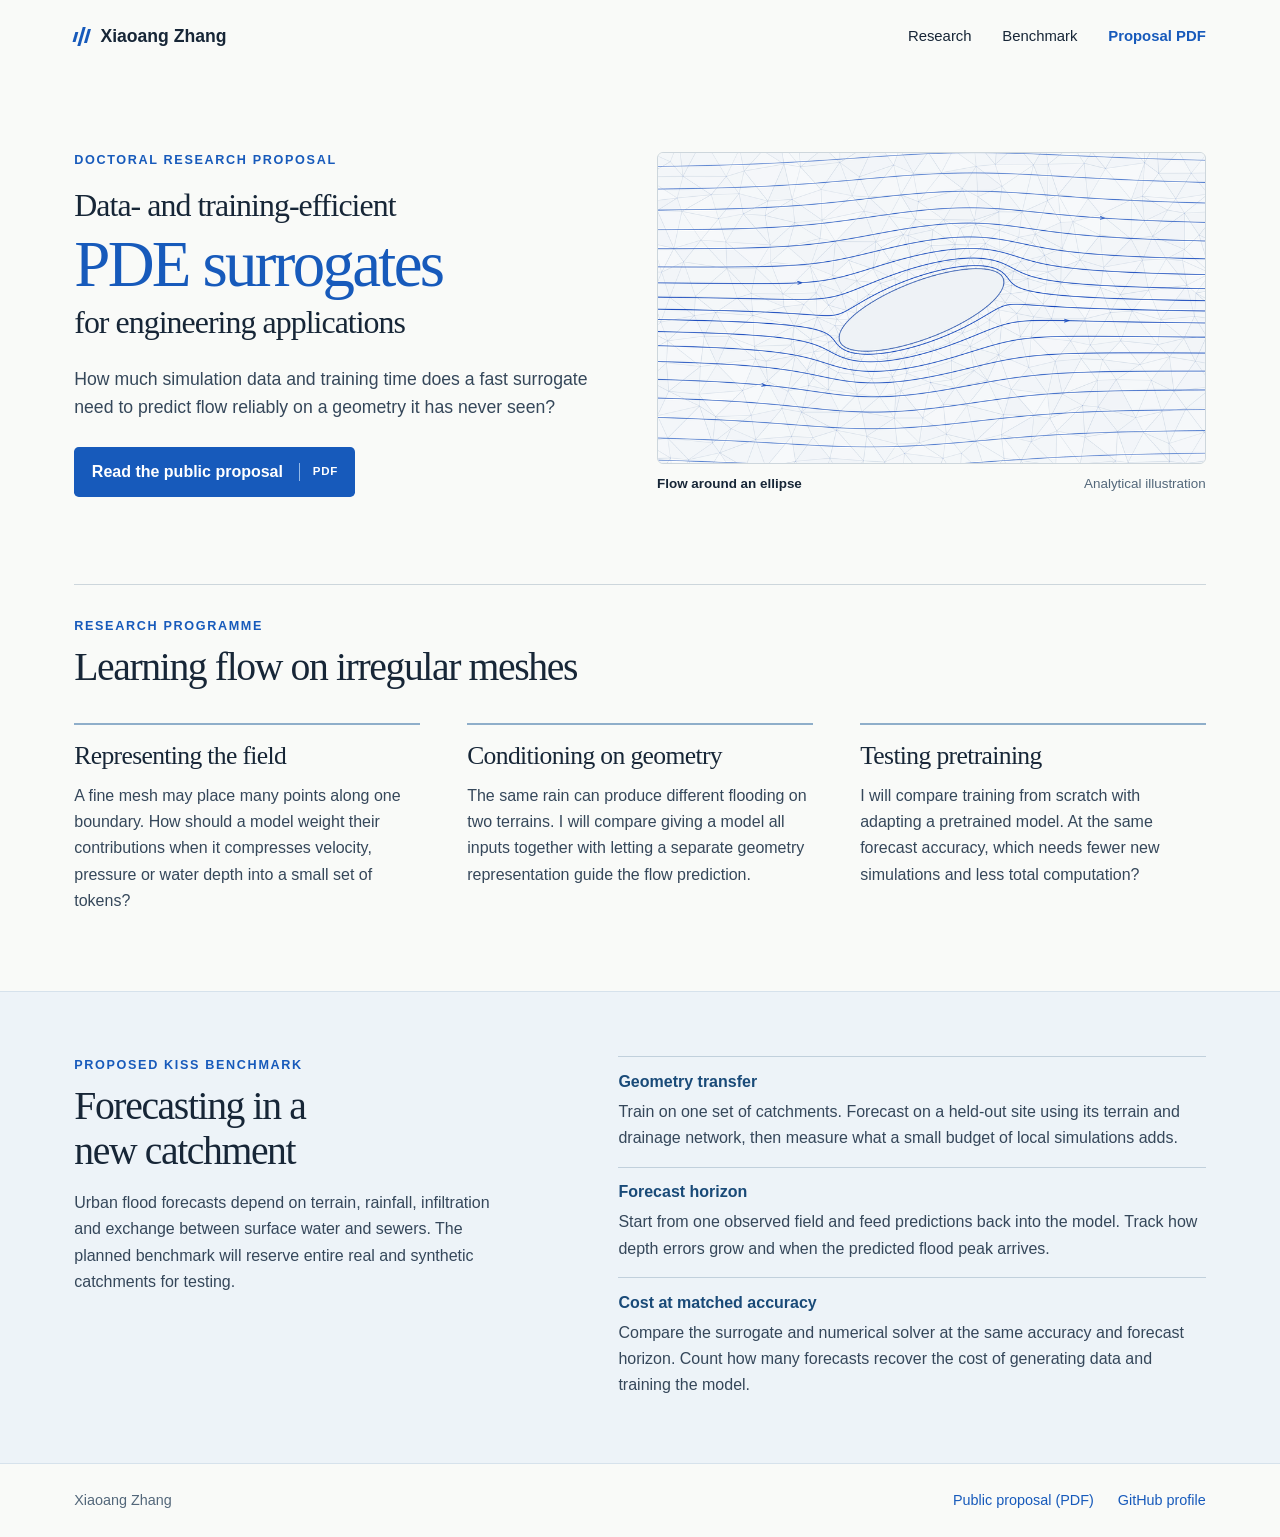
==== pde-surrogate-proposal/index.html @ 98400326 "Publish the public doctoral proposal on data-efficient PDE surrogates" ====
<!doctype html>
<html lang="en">
<head>
  <meta charset="utf-8">
  <meta name="viewport" content="width=device-width, initial-scale=1">
  <meta name="color-scheme" content="light">
  <meta name="theme-color" content="#f9faf8">
  <meta name="author" content="Xiaoang Zhang">
  <meta name="description" content="A doctoral research proposal on data-efficient neural PDE surrogates, transfer to unseen geometries, and multi-step urban flood forecasts.">
  <title>Data- and Training-Efficient PDE Surrogates · Xiaoang Zhang</title>
  <link rel="stylesheet" href="./style.css">
</head>
<body id="top">
  <a class="skip" href="#main">Skip to content</a>
  <header class="mast wrap">
    <a class="wordmark" href="#top" aria-label="Xiaoang Zhang, top of page"><span class="brand-bars" aria-hidden="true"><i></i><i></i><i></i></span>Xiaoang Zhang</a>
    <nav aria-label="Page navigation"><a href="#research">Research</a><a href="#benchmark">Benchmark</a><a class="pdf-nav" href="./proposal.pdf">Proposal PDF</a></nav>
  </header>
  <main id="main">
    <div class="hero wrap">
      <div class="hero-copy">
        <p class="eyebrow">Doctoral research proposal</p>
        <h1><span class="title-lead">Data- and training-efficient</span> <span class="title-core">PDE surrogates</span> <span class="title-end">for engineering applications</span></h1>
        <p class="intro">How much simulation data and training time does a fast surrogate need to predict flow reliably on a geometry it has never seen?</p>
        <a class="button" href="./proposal.pdf">Read the public proposal <small>PDF</small></a>
      </div>
      <figure class="hero-figure">
        <div class="figure-frame"><img src="./flow-mesh.png" width="900" height="510" alt="Idealised flow streamlines bend around an elliptical obstacle on a triangular mesh."></div>
        <figcaption><span class="figure-title">Flow around an ellipse</span><span>Analytical illustration</span></figcaption>
      </figure>
    </div>

    <section class="research wrap" id="research" aria-labelledby="research-title">
      <div class="section-heading"><p class="eyebrow">Research programme</p><h2 id="research-title">Learning flow on irregular meshes</h2></div>
      <div class="columns">
        <article><h3>Representing the field</h3><p>A fine mesh may place many points along one boundary. How should a model weight their contributions when it compresses velocity, pressure or water depth into a small set of tokens?</p></article>
        <article><h3>Conditioning on geometry</h3><p>The same rain can produce different flooding on two terrains. I will compare giving a model all inputs together with letting a separate geometry representation guide the flow prediction.</p></article>
        <article><h3>Testing pretraining</h3><p>I will compare training from scratch with adapting a pretrained model. At the same forecast accuracy, which needs fewer new simulations and less total computation?</p></article>
      </div>
    </section>

    <section class="benchmark" id="benchmark" aria-labelledby="benchmark-title">
      <div class="wrap benchmark-grid">
        <div><p class="eyebrow">Proposed KISS benchmark</p><h2 id="benchmark-title">Forecasting in a new catchment</h2><p>Urban flood forecasts depend on terrain, rainfall, infiltration and exchange between surface water and sewers. The planned benchmark will reserve entire real and synthetic catchments for testing.</p></div>
        <dl class="protocol">
          <div><dt>Geometry transfer</dt><dd>Train on one set of catchments. Forecast on a held-out site using its terrain and drainage network, then measure what a small budget of local simulations adds.</dd></div>
          <div><dt>Forecast horizon</dt><dd>Start from one observed field and feed predictions back into the model. Track how depth errors grow and when the predicted flood peak arrives.</dd></div>
          <div><dt>Cost at matched accuracy</dt><dd>Compare the surrogate and numerical solver at the same accuracy and forecast horizon. Count how many forecasts recover the cost of generating data and training the model.</dd></div>
        </dl>
      </div>
    </section>
  </main>
  <footer class="wrap"><span>Xiaoang Zhang</span><a href="./proposal.pdf">Public proposal (PDF)</a><a href="https://github.com/Xiaoang0211">GitHub profile</a></footer>
</body>
</html>
---- pde-surrogate-proposal/style.css ----
:root {
  color-scheme: light;
  --paper: #f9faf8;
  --ink: #172637;
  --body: #35475a;
  --muted: #53677a;
  --blue: #175abb;
  --line: #cdd6dc;
  --serif: "STIX Two Text", "Iowan Old Style", Georgia, serif;
  --sans: "Inter", -apple-system, BlinkMacSystemFont, "Segoe UI", sans-serif;
}
* { box-sizing: border-box; }
html { scroll-behavior: smooth; }
body { margin: 0; background: var(--paper); color: var(--ink); font-family: var(--sans); line-height: 1.55; }
.wrap { width: min(85rem, 100%); padding-inline: clamp(1.2rem, 5.8vw, 5.2rem); margin-inline: auto; }
a { color: var(--blue); text-underline-offset: .23em; }
a:hover { text-decoration: underline; }
a:focus-visible { outline: 3px solid #eb9626; outline-offset: 4px; }
.skip { position: absolute; top: -6rem; left: 1rem; z-index: 2; background: white; padding: .6rem; }
.skip:focus { top: .3rem; }
.mast { display: flex; justify-content: space-between; align-items: center; gap: 1.5rem; padding-block: 1.55rem; }
.wordmark { display: inline-flex; align-items: center; gap: .7rem; font: 600 1.1rem var(--sans); color: var(--ink); text-decoration: none; }
.brand-bars { display: flex; gap: 3px; height: 1.2rem; align-items: center; }
.brand-bars i { display: block; width: 3px; background: var(--blue); transform: skew(-16deg); }
.brand-bars i:nth-child(1) { height: 50%; } .brand-bars i:nth-child(2) { height: 100%; } .brand-bars i:nth-child(3) { height: 72%; }
nav { display: flex; gap: clamp(1rem, 2.4vw, 2.1rem); align-items: center; font-size: .93rem; }
nav a, footer a { color: var(--ink); text-decoration: none; }
nav .pdf-nav { color: var(--blue); font-weight: 600; }
.hero { display: grid; grid-template-columns: 1fr 1.05fr; gap: clamp(1.8rem,4.7vw,4.8rem); align-items: center; padding-block: clamp(2.3rem,6.1vw,6rem) clamp(3.2rem,6.8vw,6.2rem); }
.eyebrow { font: 650 .79rem/1.45 var(--sans); text-transform: uppercase; letter-spacing: .13em; color: var(--blue); margin: 0 0 1.15rem; }
h1, h2, h3 { font-family: var(--serif); font-weight: 400; margin: 0; }
h1 { font-size: clamp(2.8rem,4.45vw,4.55rem); line-height: 1.035; letter-spacing: -.047em; max-width: 13em; text-wrap: balance; }
h1 span { display: block; }
h1 .title-lead, h1 .title-end { font-size: .56em; line-height: 1.22; letter-spacing: -.03em; }
h1 .title-core { color: var(--blue); line-height: 1.2; font-size: 1.14em; white-space: nowrap; }
.intro { font-size: clamp(1.06rem,1.38vw,1.22rem); line-height: 1.54; color: var(--body); margin: 1.45rem 0 1.65rem; max-width: 35em; }
.button { display: inline-flex; gap: 1rem; align-items: center; border-radius: .3rem; background: var(--blue); color: white; text-decoration: none; font-weight: 600; padding: .78rem 1.1rem; }
.button:hover { background: #134a97; text-decoration: none; }
.button small { font-size: .72rem; letter-spacing: .06em; border-left: 1px solid #93b9e8; padding-left: .8rem; }
figure { margin: 0; min-width: 0; }
.figure-frame { background: #f6f9fc; border: 1px solid var(--line); border-radius: .38rem; overflow: hidden; }
figure img { display: block; width: 100%; height: auto; }
figcaption { display: flex; justify-content: space-between; flex-wrap: wrap; gap: .25rem .75rem; color: var(--muted); padding-block-start: .65rem; font-size: .84rem; }
.figure-title { color: var(--ink); font-weight: 600; }
.research { padding-bottom: clamp(3rem,6vw,5.5rem); }
.section-heading { border-top: 1px solid var(--line); padding-top: 2rem; }
.section-heading .eyebrow, .benchmark .eyebrow { margin-bottom: .6rem; }
h2 { font-size: clamp(2rem,3.1vw,3.2rem); letter-spacing: -.035em; line-height: 1.12; text-wrap: balance; }
.columns { display: grid; grid-template-columns: repeat(3,1fr); margin-top: 2.1rem; gap: clamp(1.4rem,3.7vw,3.4rem); }
.columns article { border-top: 2px solid #8faeca; padding-top: 1rem; }
h3 { font-size: clamp(1.45rem,2vw,1.85rem); line-height: 1.18; letter-spacing: -.025em; }
article p, .benchmark p:not(.eyebrow), dd { color: var(--body); font-size: 1rem; margin: .72rem 0 0; line-height: 1.65; }
.benchmark { background: #edf3f8; border-block: 1px solid #d6e2ec; }
.benchmark-grid { display: grid; grid-template-columns: .85fr 1.13fr; gap: clamp(2rem,8vw,7.6rem); padding-block: clamp(2.6rem,5vw,4.8rem); }
.benchmark h2 { max-width: 13em; }
.benchmark p:not(.eyebrow) { margin-top: 1.05rem; }
dl { margin: 0; }
.protocol div { border-top: 1px solid #c1d0dc; padding-top: .8rem; margin-top: .95rem; }
.protocol div:first-child { margin-top: 0; }
dt { font-weight: 650; color: #194a78; }
dd { margin-top: .24rem; }
footer { display: flex; align-items: center; gap: 1.5rem; flex-wrap: wrap; padding-block: 1.6rem; font-size: .9rem; color: var(--muted); }
footer span { margin-right: auto; }
footer a { color: var(--blue); }
@media(max-width: 790px) {
  .hero { grid-template-columns: 1fr; padding-top: 2.2rem; gap: 2.3rem; }
  h1 { max-width: 17em; }
  .hero-figure { width: 100%; }
  .columns { gap: 1.3rem; }
  .benchmark-grid { gap: 2.4rem; }
}
@media(max-width: 620px) {
  .mast { gap: .75rem; align-items: start; padding-block: 1.15rem; }
  nav { gap: .8rem; flex-wrap: wrap; justify-content: end; font-size: .85rem; }
  nav a:first-child { display: none; }
  .wordmark { font-size: 1rem; white-space: nowrap; }
  .brand-bars { gap: 2px; }
  .hero { padding-block: 2.2rem 3rem; }
  h1 { font-size: clamp(2.5rem,9.6vw,3.6rem); }
  .columns, .benchmark-grid { grid-template-columns: 1fr; }
  .columns { margin-top: 1.5rem; gap: 1.55rem; }
  footer { gap: .55rem 1rem; }
}
@media (prefers-reduced-motion: reduce) { html { scroll-behavior: auto; } }
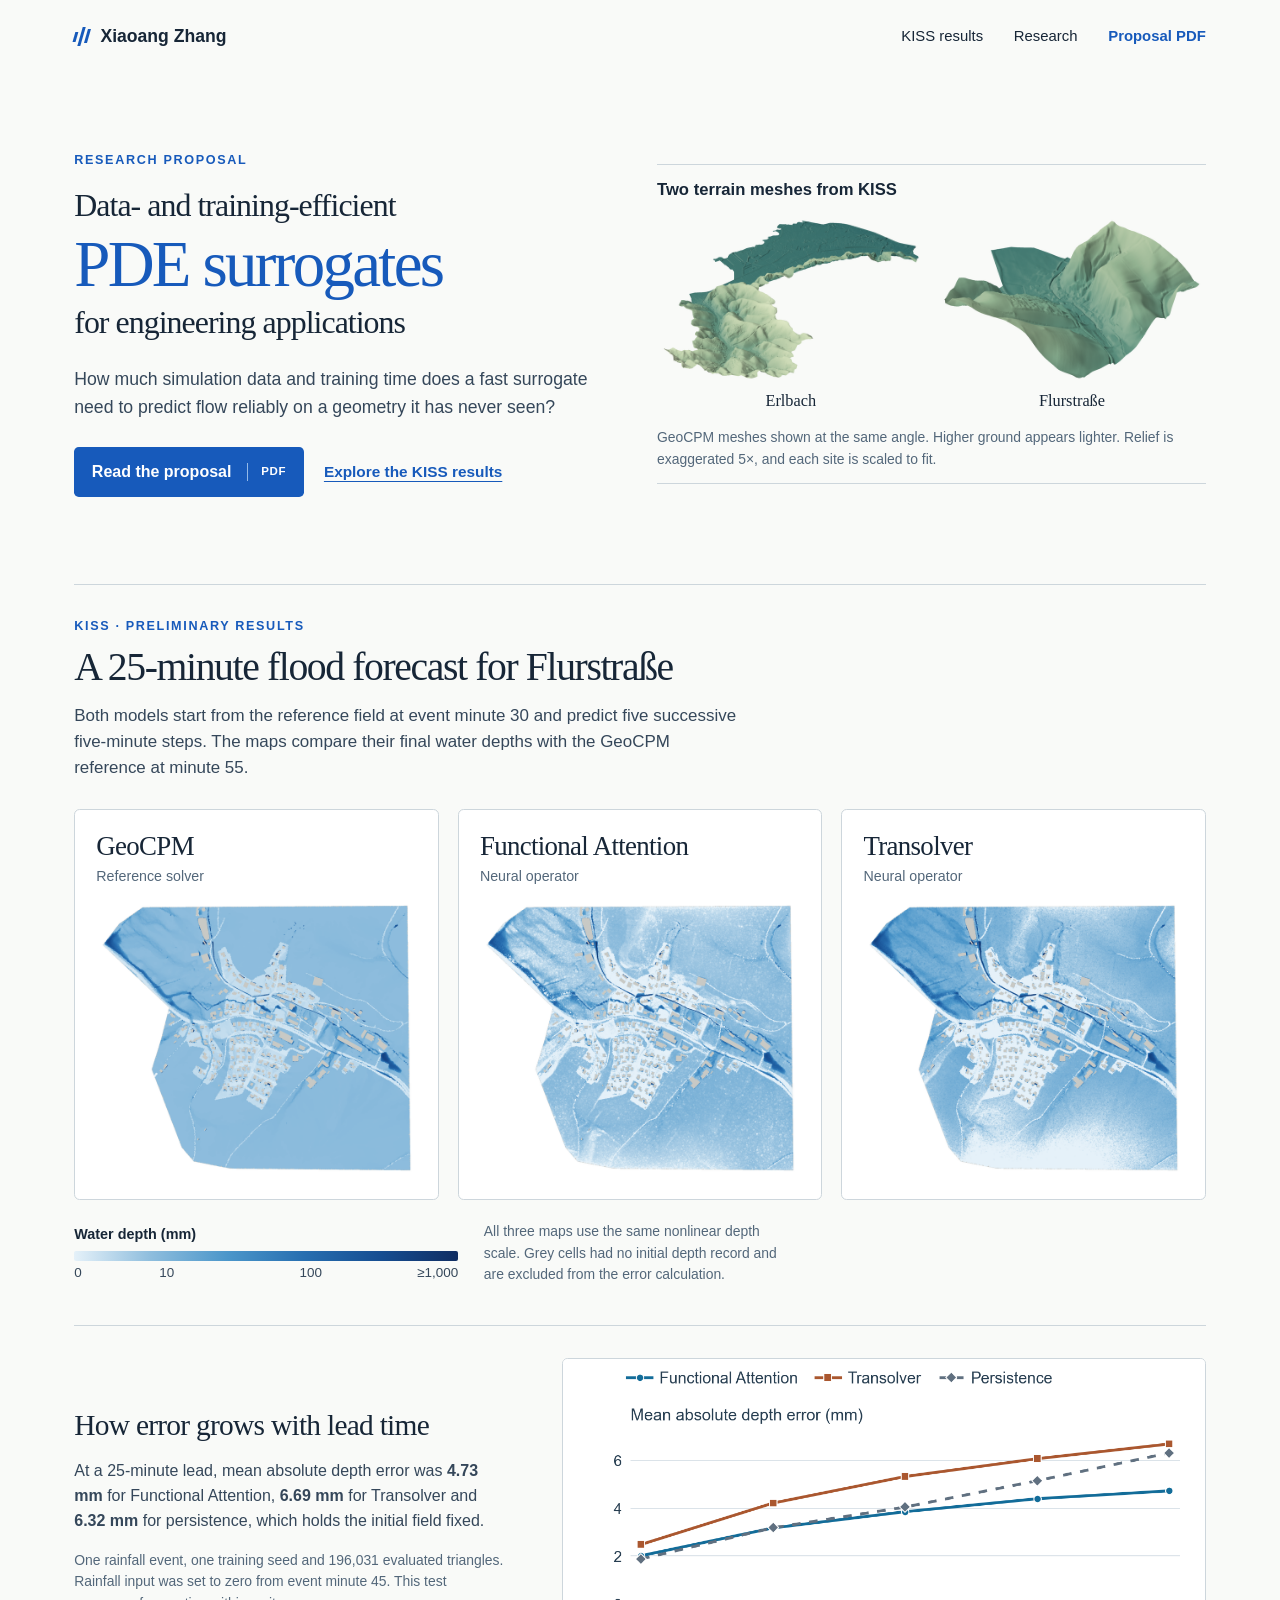
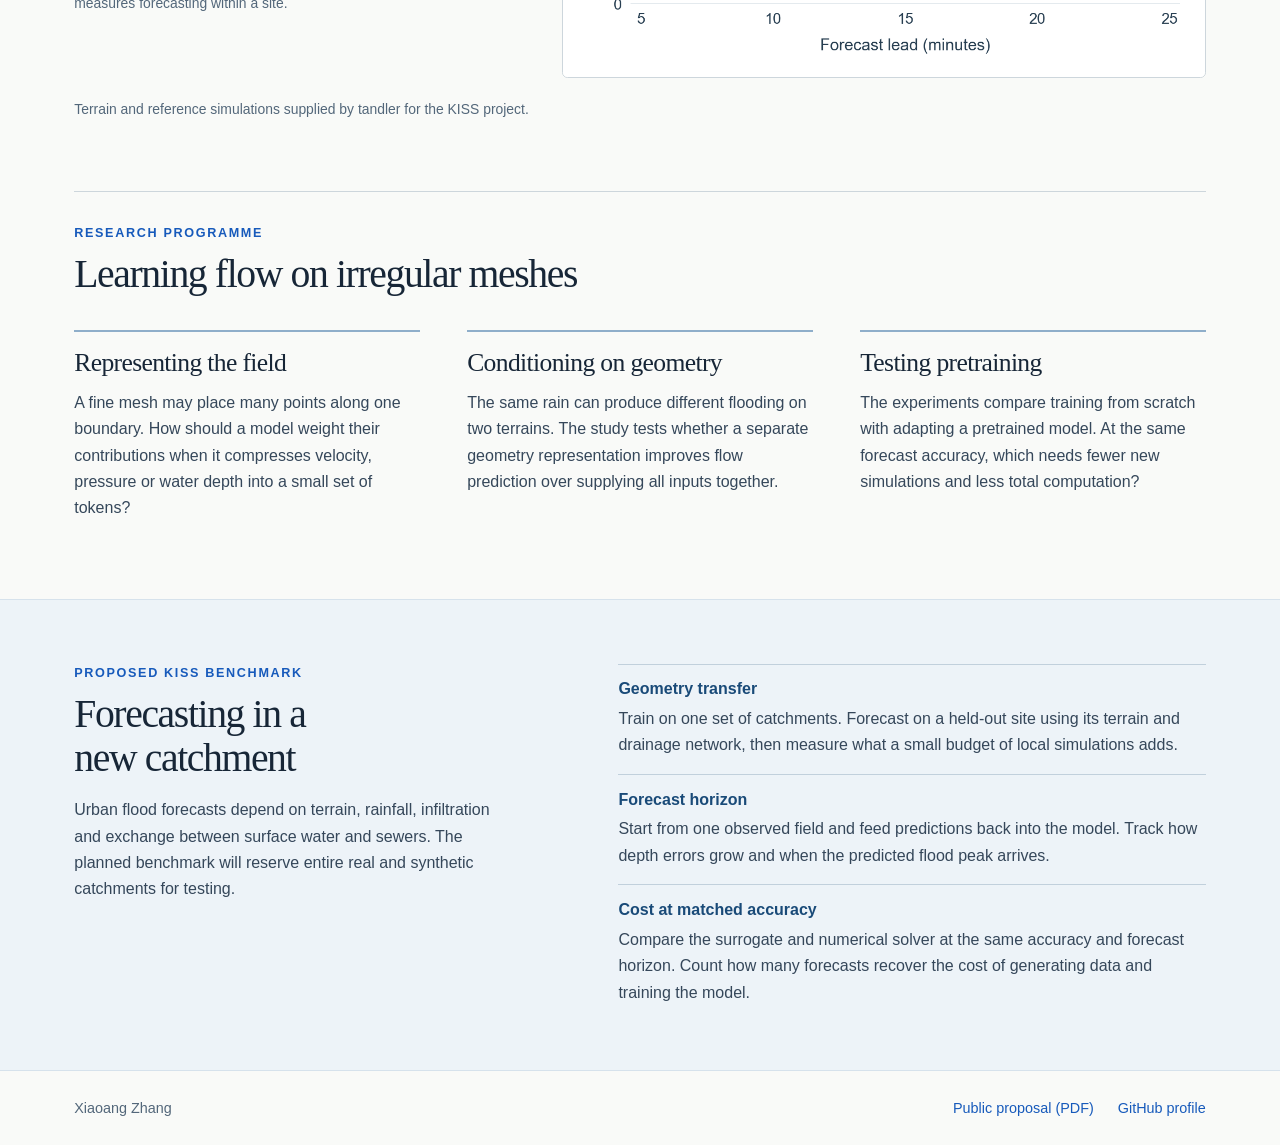
==== commit d268e78f: "Illustrate the KISS study with terrain, reference fields and forecasts" ====
--- a/pde-surrogate-proposal/index.html
+++ b/pde-surrogate-proposal/index.html
@@ -6,7 +6,7 @@
   <meta name="color-scheme" content="light">
   <meta name="theme-color" content="#f9faf8">
   <meta name="author" content="Xiaoang Zhang">
-  <meta name="description" content="A doctoral research proposal on data-efficient neural PDE surrogates, transfer to unseen geometries, and multi-step urban flood forecasts.">
+  <meta name="description" content="Research on data-efficient PDE surrogates, with 3D terrain views from KISS and urban flood forecasts for Flurstraße.">
   <title>Data- and Training-Efficient PDE Surrogates · Xiaoang Zhang</title>
   <link rel="stylesheet" href="./style.css">
 </head>
@@ -14,28 +14,54 @@
   <a class="skip" href="#main">Skip to content</a>
   <header class="mast wrap">
     <a class="wordmark" href="#top" aria-label="Xiaoang Zhang, top of page"><span class="brand-bars" aria-hidden="true"><i></i><i></i><i></i></span>Xiaoang Zhang</a>
-    <nav aria-label="Page navigation"><a href="#research">Research</a><a href="#benchmark">Benchmark</a><a class="pdf-nav" href="./proposal.pdf">Proposal PDF</a></nav>
+    <nav aria-label="Page navigation"><a href="#case-study">KISS results</a><a href="#research">Research</a><a class="pdf-nav" href="./proposal.pdf">Proposal PDF</a></nav>
   </header>
   <main id="main">
     <div class="hero wrap">
       <div class="hero-copy">
-        <p class="eyebrow">Doctoral research proposal</p>
+        <p class="eyebrow">Research proposal</p>
         <h1><span class="title-lead">Data- and training-efficient</span> <span class="title-core">PDE surrogates</span> <span class="title-end">for engineering applications</span></h1>
         <p class="intro">How much simulation data and training time does a fast surrogate need to predict flow reliably on a geometry it has never seen?</p>
-        <a class="button" href="./proposal.pdf">Read the public proposal <small>PDF</small></a>
+        <div class="hero-actions"><a class="button" href="./proposal.pdf">Read the proposal <small>PDF</small></a><a class="results-link" href="#case-study">Explore the KISS results</a></div>
       </div>
-      <figure class="hero-figure">
-        <div class="figure-frame"><img src="./flow-mesh.png" width="900" height="510" alt="Idealised flow streamlines bend around an elliptical obstacle on a triangular mesh."></div>
-        <figcaption><span class="figure-title">Flow around an ellipse</span><span>Analytical illustration</span></figcaption>
+      <figure class="hero-figure terrains" aria-labelledby="terrain-title">
+        <figcaption id="terrain-title"><span class="figure-title">Two terrain meshes from KISS</span></figcaption>
+        <div class="terrain-pair">
+          <figure><img src="./terrain-erlbach.webp" width="620" height="410" alt="Oblique 3D view of the Erlbach terrain."><figcaption>Erlbach</figcaption></figure>
+          <figure><img src="./terrain-flurstrasse.webp" width="620" height="410" alt="Oblique 3D view of the Flurstraße terrain."><figcaption>Flurstraße</figcaption></figure>
+        </div>
+        <p class="plot-note">GeoCPM meshes shown at the same angle. Higher ground appears lighter. Relief is exaggerated 5×, and each site is scaled to fit.</p>
       </figure>
     </div>
+
+    <section class="case-study wrap" id="case-study" aria-labelledby="case-title">
+      <header class="section-heading">
+        <p class="eyebrow">KISS · Preliminary results</p>
+        <h2 id="case-title">A 25-minute flood forecast for Flurstraße</h2>
+        <p class="case-intro">Both models start from the reference field at event minute 30 and predict five successive five-minute steps. The maps compare their final water depths with the GeoCPM reference at minute 55.</p>
+      </header>
+      <div class="depth-comparison">
+        <figure><h3>GeoCPM</h3><p class="method-kind">Reference solver</p><a class="open-image" href="./depth-reference.webp" title="Open full-size figure"><img src="./depth-reference.webp" width="760" height="662" alt="Reference surface water depth at minute 55 on Flurstraße."></a></figure>
+        <figure><h3>Functional Attention</h3><p class="method-kind">Neural operator</p><a class="open-image" href="./depth-fa.webp" title="Open full-size figure"><img src="./depth-fa.webp" width="760" height="662" alt="Water depth predicted by Functional Attention for the same site and time."></a></figure>
+        <figure><h3>Transolver</h3><p class="method-kind">Neural operator</p><a class="open-image" href="./depth-transolver.webp" title="Open full-size figure"><img src="./depth-transolver.webp" width="760" height="662" alt="Water depth predicted by Transolver for the same site and time."></a></figure>
+      </div>
+      <div class="depth-key"><div class="colour-legend" role="img" aria-label="Water depth in millimetres, displayed on a shared nonlinear scale with ticks at zero, ten, one hundred, and one thousand or more."><span>Water depth (mm)</span><div class="colour-ramp"></div><div class="colour-ticks" aria-hidden="true"><b>0</b><b>10</b><b>100</b><b>≥1,000</b></div></div><p>All three maps use the same nonlinear depth scale. Grey cells had no initial depth record and are excluded from the error calculation.</p></div>
+
+      <div class="rollout">
+        <div class="rollout-text"><h3>How error grows with lead time</h3>
+        <p>At a 25-minute lead, mean absolute depth error was <strong>4.73 mm</strong> for Functional Attention, <strong>6.69 mm</strong> for Transolver and <strong>6.32 mm</strong> for persistence, which holds the initial field fixed.</p>
+        <p class="plot-note">One rainfall event, one training seed and 196,031 evaluated triangles. Rainfall input was set to zero from event minute 45. This test measures forecasting within a site.</p></div>
+        <figure class="rollout-chart"><a class="open-image" href="./forecast-error.webp" title="Open full-size figure"><img src="./forecast-error.webp" width="1179" height="585" alt="Mean absolute depth error grows from approximately 2 millimetres at a five-minute lead to 4.73 for Functional Attention, 6.69 for Transolver and 6.32 for persistence at 25 minutes."></a></figure>
+      </div>
+    <p class="source-line">Terrain and reference simulations supplied by tandler for the KISS project.</p>
+    </section>
 
     <section class="research wrap" id="research" aria-labelledby="research-title">
       <div class="section-heading"><p class="eyebrow">Research programme</p><h2 id="research-title">Learning flow on irregular meshes</h2></div>
       <div class="columns">
         <article><h3>Representing the field</h3><p>A fine mesh may place many points along one boundary. How should a model weight their contributions when it compresses velocity, pressure or water depth into a small set of tokens?</p></article>
-        <article><h3>Conditioning on geometry</h3><p>The same rain can produce different flooding on two terrains. I will compare giving a model all inputs together with letting a separate geometry representation guide the flow prediction.</p></article>
-        <article><h3>Testing pretraining</h3><p>I will compare training from scratch with adapting a pretrained model. At the same forecast accuracy, which needs fewer new simulations and less total computation?</p></article>
+        <article><h3>Conditioning on geometry</h3><p>The same rain can produce different flooding on two terrains. The study tests whether a separate geometry representation improves flow prediction over supplying all inputs together.</p></article>
+        <article><h3>Testing pretraining</h3><p>The experiments compare training from scratch with adapting a pretrained model. At the same forecast accuracy, which needs fewer new simulations and less total computation?</p></article>
       </div>
     </section>
 
--- a/pde-surrogate-proposal/style.css
+++ b/pde-surrogate-proposal/style.css
@@ -82,3 +82,51 @@
   footer { gap: .55rem 1rem; }
 }
 @media (prefers-reduced-motion: reduce) { html { scroll-behavior: auto; } }
+
+.hero-actions { display: flex; align-items: center; flex-wrap: wrap; gap: .75rem 1.25rem; }
+.results-link { font-size: .96rem; font-weight: 550; }
+.terrains { border-block: 1px solid var(--line); padding-block: .8rem; }
+.terrains > figcaption { padding: 0; font-size: 1.04rem; }
+.terrain-pair { display: grid; grid-template-columns: 1fr 1fr; gap: .85rem; margin-top: .5rem; }
+.terrain-pair img { aspect-ratio: 620 / 410; width: 100%; object-fit: contain; }
+.terrain-pair figcaption { font: 500 1.02rem var(--serif); color: var(--ink); justify-content: center; padding-top: .18rem; }
+.plot-note { font: 400 .87rem/1.55 var(--sans); color: var(--muted); }
+.terrains .plot-note { margin: 1rem 0 0; }
+.case-study { padding-bottom: clamp(3.1rem,5.5vw,5.3rem); }
+.case-intro { color: var(--body); font-size: 1.06rem; max-width: 71ch; margin: .85rem 0 0; }
+.depth-comparison { display: grid; grid-template-columns: repeat(3,minmax(0,1fr)); gap: clamp(.85rem,1.5vw,1.4rem); margin-top: 1.7rem; }
+.depth-comparison figure { background: white; border: 1px solid var(--line); padding: clamp(.85rem,1.65vw,1.5rem); border-radius: .35rem; }
+.depth-comparison h3 { font-size: clamp(1.35rem,2.1vw,1.8rem); }
+.method-kind { color: var(--muted); margin: .12rem 0 .75rem; font-size: .89rem; }
+.depth-comparison img { width: 100%; height: auto; }
+.depth-key { margin-top: 1rem; display: flex; align-items: center; flex-wrap: wrap; column-gap: 1.6rem; row-gap: .4rem; }
+.depth-key img { display:block; width:min(21rem,100%); height:auto; }
+.depth-key p { font-size:.87rem; line-height:1.55; color:var(--muted); margin:.35rem 0; max-width:39ch; }
+.rollout { display:grid; grid-template-columns:minmax(0,.8fr) minmax(0,1.2fr); align-items:center; gap:clamp(1.8rem,4.6vw,4.5rem); border-top:1px solid var(--line); margin-top:2.1rem; padding-top:2rem; }
+.rollout-text h3 { font-size:clamp(1.5rem,2.3vw,2rem); }
+.rollout-text p { color:var(--body); }
+.rollout-text strong { font-weight:650; }
+.rollout-text p.plot-note { color:var(--muted); }
+.rollout-chart { border:1px solid var(--line); border-radius:.35rem; overflow:hidden; background:white; }
+@media(max-width:790px) { .terrain-pair img { max-height: 17rem; } }
+@media(max-width:620px) {
+  .mast nav a:first-child { display:inline; }
+  .mast nav a[href="#research"] { display:none; }
+  .depth-comparison { grid-template-columns:1fr; max-width:28rem; margin-inline:auto; }
+  .depth-comparison img { max-height:18rem; object-fit:contain; }
+  .rollout { grid-template-columns:1fr; gap:1rem; }
+  .depth-key { justify-content:center; text-align:center; }
+  .terrain-pair { gap:.4rem; }
+  .terrains .plot-note { font-size:.81rem; }
+}
+.source-line { color:var(--muted); font-size:.87rem; margin:1.3rem 0 0; }
+.open-image { display:block; cursor:zoom-in; }
+.colour-legend { width:min(24rem,100%); text-align:left; }
+.colour-legend > span { font-size:.9rem; color:var(--ink); font-weight:600; }
+.colour-ramp { height:.63rem; border-radius:.12rem; background:linear-gradient(90deg,#e5f1f9,#8ebddd 20%,#4b96ca 40%,#276eb0 60%,#164d91 80%,#102d62); margin:.3rem 0 .1rem; }
+.colour-ticks { position:relative; height:1.4rem; color:var(--body); }
+.colour-ticks b { position:absolute; top:0; font-size:.84rem; font-weight:450; }
+.colour-ticks b:nth-child(1) { left:0; }
+.colour-ticks b:nth-child(2) { left:24.1%; transform:translateX(-50%); }
+.colour-ticks b:nth-child(3) { left:61.6%; transform:translateX(-50%); }
+.colour-ticks b:nth-child(4) { right:0; }
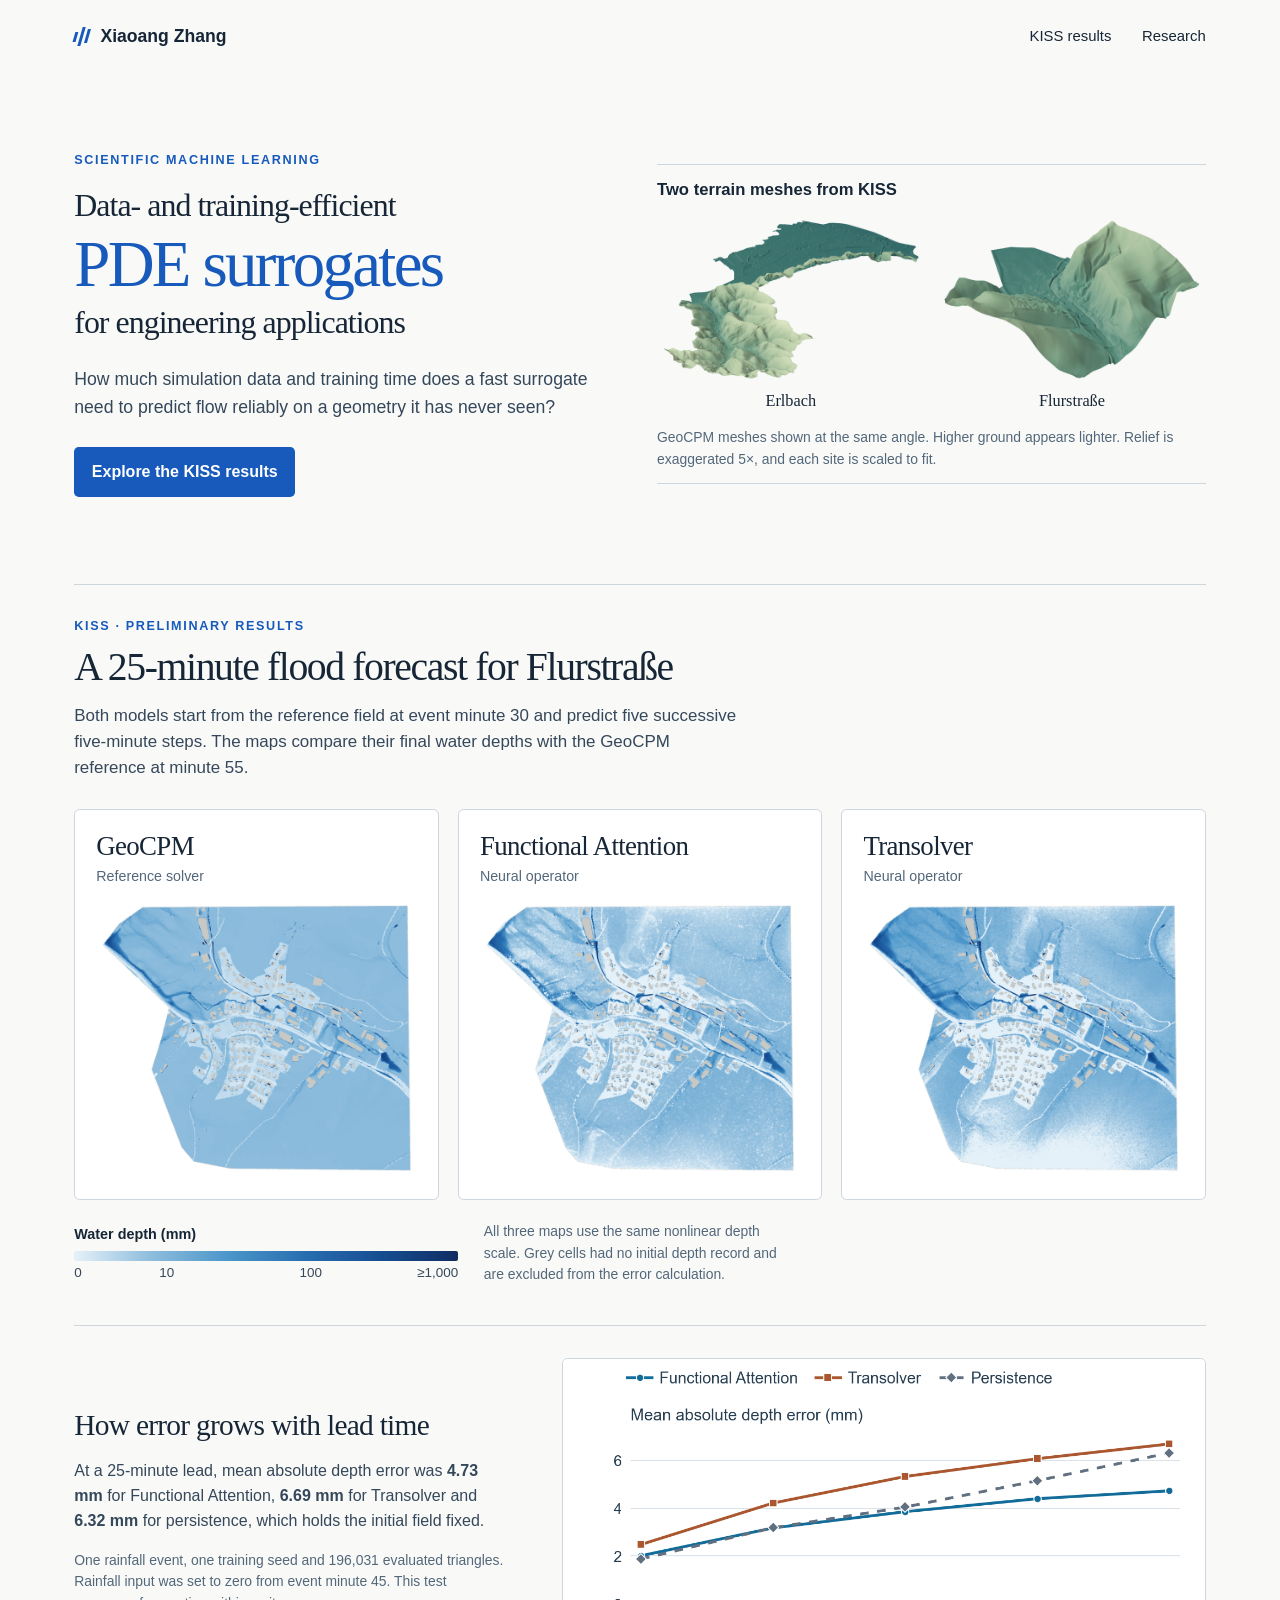
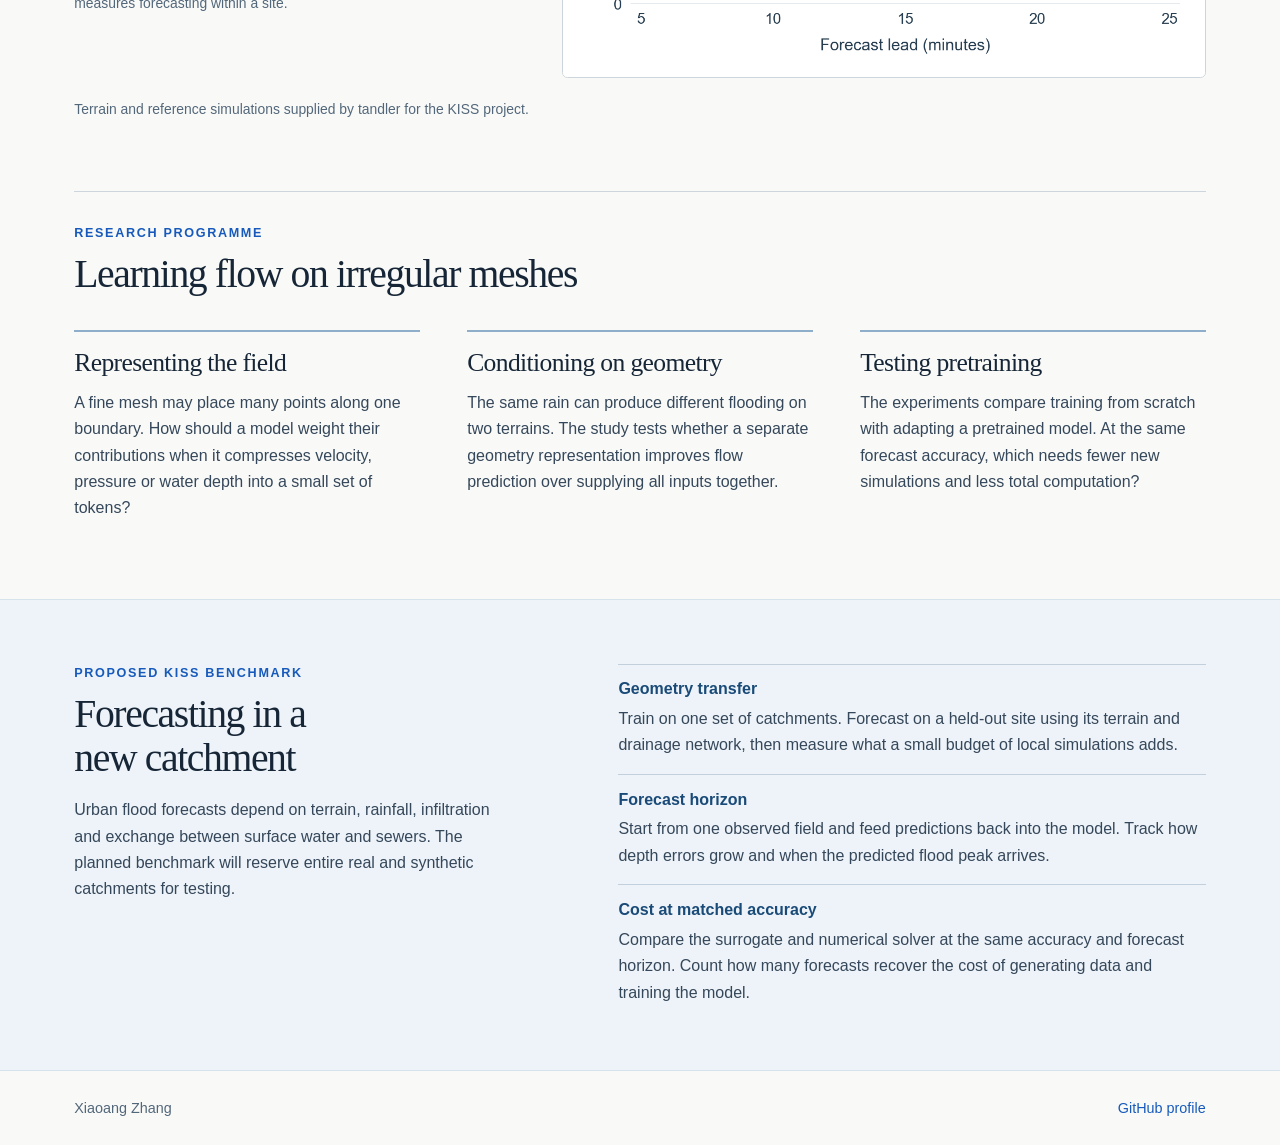
==== commit c73ec545: "Remove the proposal PDF and its download links from the project page" ====
--- a/pde-surrogate-proposal/index.html
+++ b/pde-surrogate-proposal/index.html
@@ -14,15 +14,15 @@
   <a class="skip" href="#main">Skip to content</a>
   <header class="mast wrap">
     <a class="wordmark" href="#top" aria-label="Xiaoang Zhang, top of page"><span class="brand-bars" aria-hidden="true"><i></i><i></i><i></i></span>Xiaoang Zhang</a>
-    <nav aria-label="Page navigation"><a href="#case-study">KISS results</a><a href="#research">Research</a><a class="pdf-nav" href="./proposal.pdf">Proposal PDF</a></nav>
+    <nav aria-label="Page navigation"><a href="#case-study">KISS results</a><a href="#research">Research</a></nav>
   </header>
   <main id="main">
     <div class="hero wrap">
       <div class="hero-copy">
-        <p class="eyebrow">Research proposal</p>
+        <p class="eyebrow">Scientific machine learning</p>
         <h1><span class="title-lead">Data- and training-efficient</span> <span class="title-core">PDE surrogates</span> <span class="title-end">for engineering applications</span></h1>
         <p class="intro">How much simulation data and training time does a fast surrogate need to predict flow reliably on a geometry it has never seen?</p>
-        <div class="hero-actions"><a class="button" href="./proposal.pdf">Read the proposal <small>PDF</small></a><a class="results-link" href="#case-study">Explore the KISS results</a></div>
+        <div class="hero-actions"><a class="button" href="#case-study">Explore the KISS results</a></div>
       </div>
       <figure class="hero-figure terrains" aria-labelledby="terrain-title">
         <figcaption id="terrain-title"><span class="figure-title">Two terrain meshes from KISS</span></figcaption>
@@ -76,6 +76,6 @@
       </div>
     </section>
   </main>
-  <footer class="wrap"><span>Xiaoang Zhang</span><a href="./proposal.pdf">Public proposal (PDF)</a><a href="https://github.com/Xiaoang0211">GitHub profile</a></footer>
+  <footer class="wrap"><span>Xiaoang Zhang</span><a href="https://github.com/Xiaoang0211">GitHub profile</a></footer>
 </body>
 </html>
--- a/pde-surrogate-proposal/style.css
+++ b/pde-surrogate-proposal/style.css
@@ -25,7 +25,6 @@
 .brand-bars i:nth-child(1) { height: 50%; } .brand-bars i:nth-child(2) { height: 100%; } .brand-bars i:nth-child(3) { height: 72%; }
 nav { display: flex; gap: clamp(1rem, 2.4vw, 2.1rem); align-items: center; font-size: .93rem; }
 nav a, footer a { color: var(--ink); text-decoration: none; }
-nav .pdf-nav { color: var(--blue); font-weight: 600; }
 .hero { display: grid; grid-template-columns: 1fr 1.05fr; gap: clamp(1.8rem,4.7vw,4.8rem); align-items: center; padding-block: clamp(2.3rem,6.1vw,6rem) clamp(3.2rem,6.8vw,6.2rem); }
 .eyebrow { font: 650 .79rem/1.45 var(--sans); text-transform: uppercase; letter-spacing: .13em; color: var(--blue); margin: 0 0 1.15rem; }
 h1, h2, h3 { font-family: var(--serif); font-weight: 400; margin: 0; }
@@ -36,7 +35,6 @@
 .intro { font-size: clamp(1.06rem,1.38vw,1.22rem); line-height: 1.54; color: var(--body); margin: 1.45rem 0 1.65rem; max-width: 35em; }
 .button { display: inline-flex; gap: 1rem; align-items: center; border-radius: .3rem; background: var(--blue); color: white; text-decoration: none; font-weight: 600; padding: .78rem 1.1rem; }
 .button:hover { background: #134a97; text-decoration: none; }
-.button small { font-size: .72rem; letter-spacing: .06em; border-left: 1px solid #93b9e8; padding-left: .8rem; }
 figure { margin: 0; min-width: 0; }
 .figure-frame { background: #f6f9fc; border: 1px solid var(--line); border-radius: .38rem; overflow: hidden; }
 figure img { display: block; width: 100%; height: auto; }
@@ -72,7 +70,6 @@
 @media(max-width: 620px) {
   .mast { gap: .75rem; align-items: start; padding-block: 1.15rem; }
   nav { gap: .8rem; flex-wrap: wrap; justify-content: end; font-size: .85rem; }
-  nav a:first-child { display: none; }
   .wordmark { font-size: 1rem; white-space: nowrap; }
   .brand-bars { gap: 2px; }
   .hero { padding-block: 2.2rem 3rem; }
@@ -84,7 +81,6 @@
 @media (prefers-reduced-motion: reduce) { html { scroll-behavior: auto; } }
 
 .hero-actions { display: flex; align-items: center; flex-wrap: wrap; gap: .75rem 1.25rem; }
-.results-link { font-size: .96rem; font-weight: 550; }
 .terrains { border-block: 1px solid var(--line); padding-block: .8rem; }
 .terrains > figcaption { padding: 0; font-size: 1.04rem; }
 .terrain-pair { display: grid; grid-template-columns: 1fr 1fr; gap: .85rem; margin-top: .5rem; }
@@ -110,8 +106,6 @@
 .rollout-chart { border:1px solid var(--line); border-radius:.35rem; overflow:hidden; background:white; }
 @media(max-width:790px) { .terrain-pair img { max-height: 17rem; } }
 @media(max-width:620px) {
-  .mast nav a:first-child { display:inline; }
-  .mast nav a[href="#research"] { display:none; }
   .depth-comparison { grid-template-columns:1fr; max-width:28rem; margin-inline:auto; }
   .depth-comparison img { max-height:18rem; object-fit:contain; }
   .rollout { grid-template-columns:1fr; gap:1rem; }
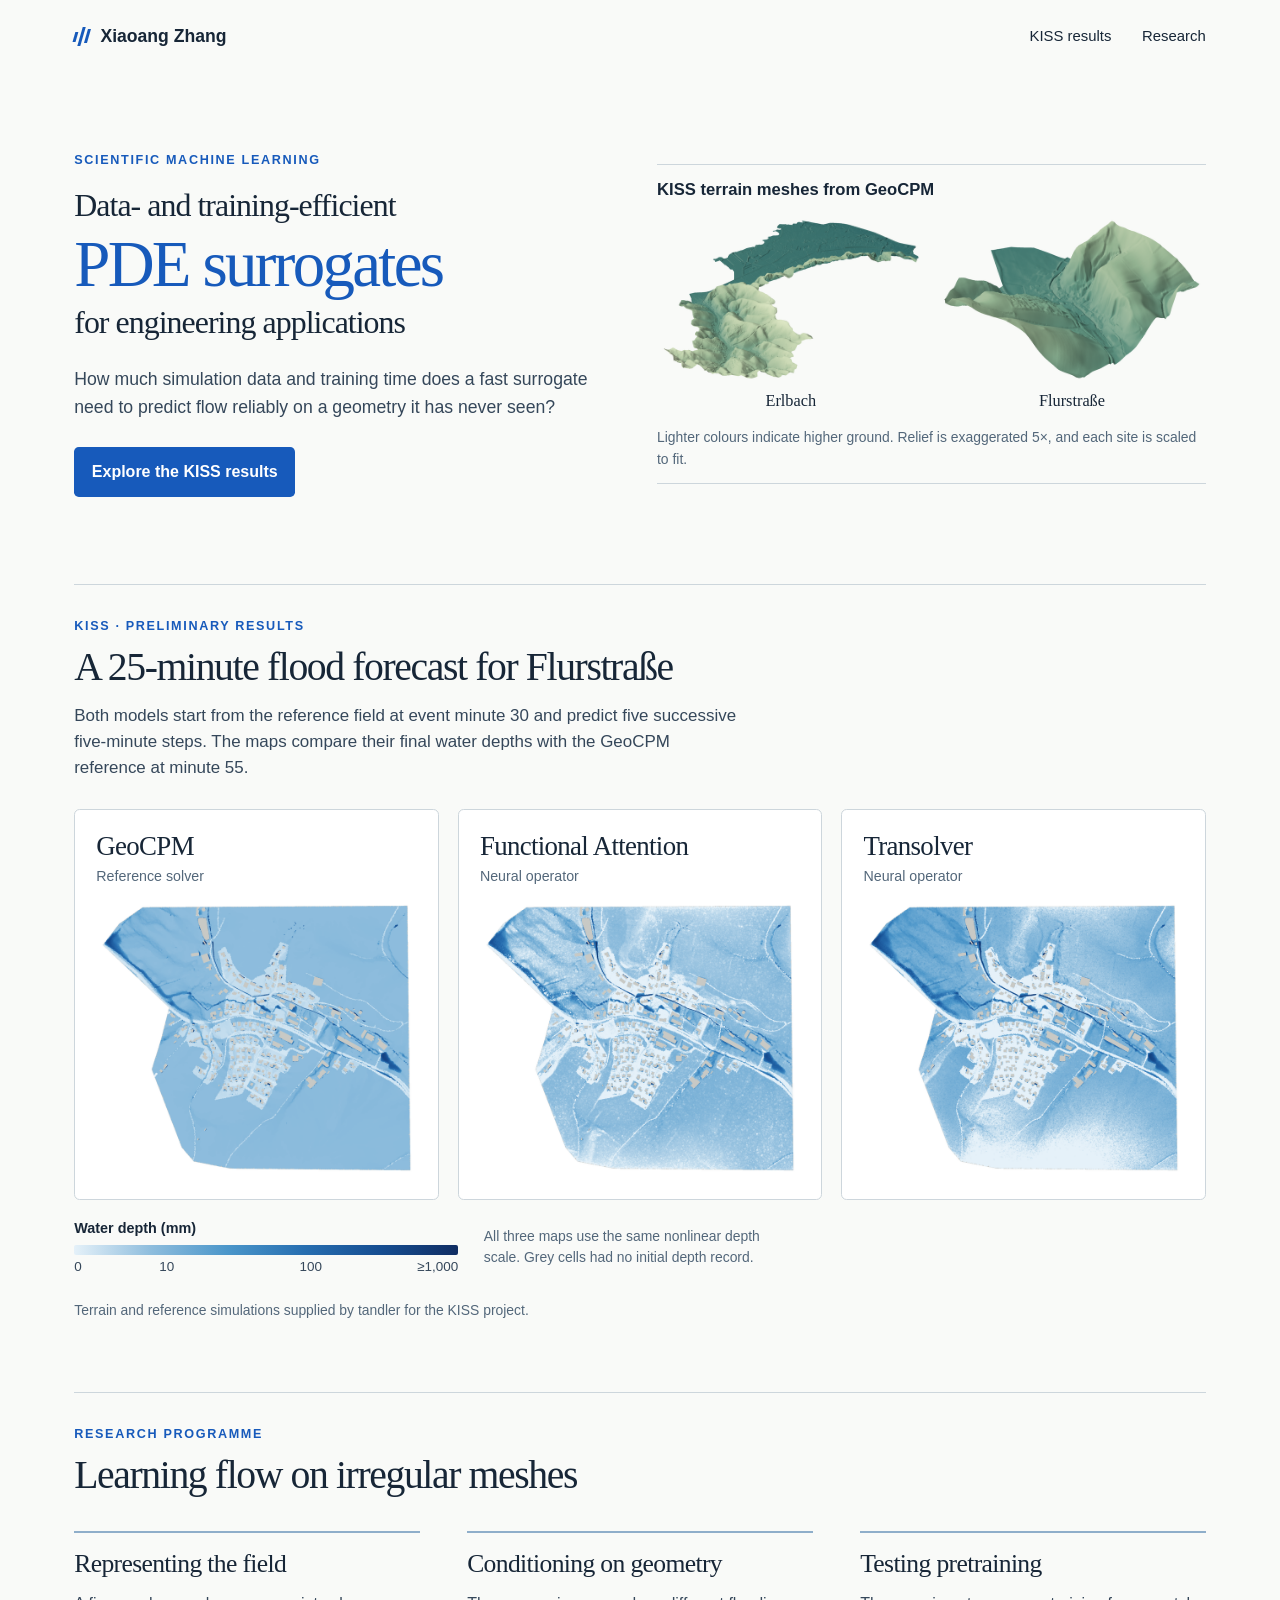
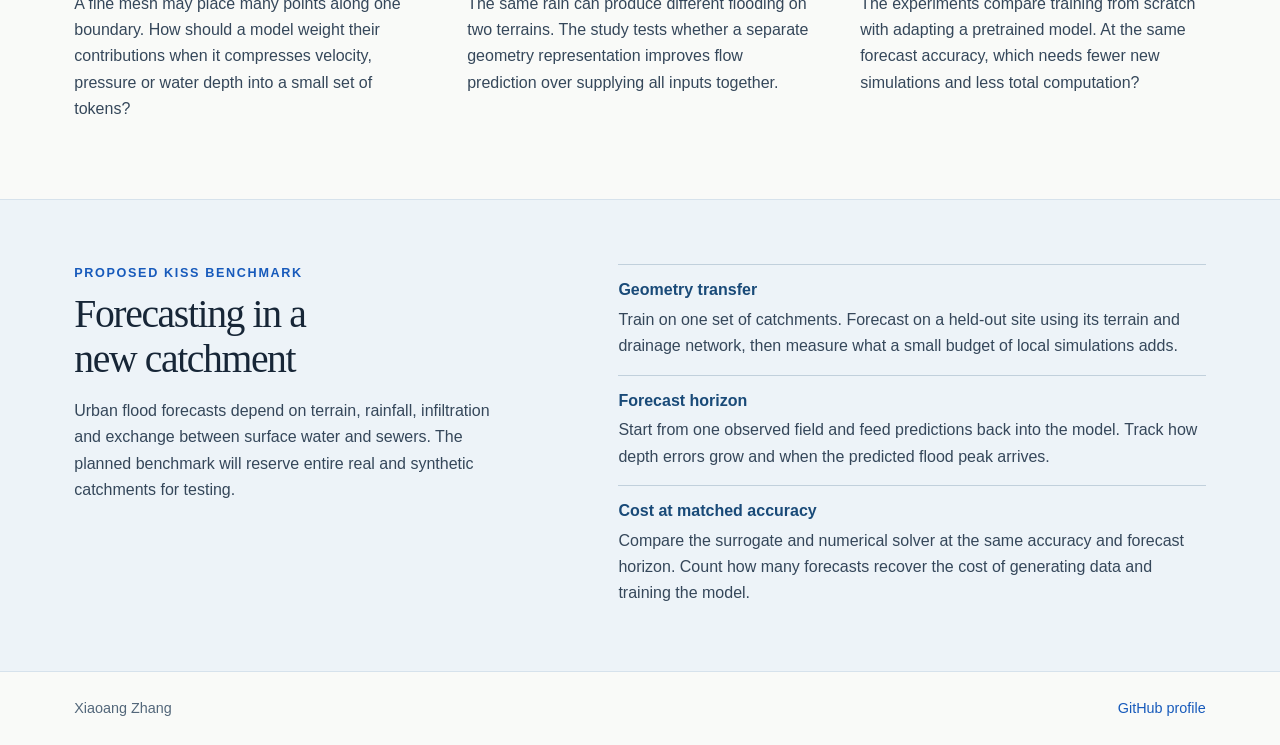
==== commit ee87f76e: "Simplify the terrain caption and remove the lead-time error results" ====
--- a/pde-surrogate-proposal/index.html
+++ b/pde-surrogate-proposal/index.html
@@ -25,12 +25,12 @@
         <div class="hero-actions"><a class="button" href="#case-study">Explore the KISS results</a></div>
       </div>
       <figure class="hero-figure terrains" aria-labelledby="terrain-title">
-        <figcaption id="terrain-title"><span class="figure-title">Two terrain meshes from KISS</span></figcaption>
+        <figcaption id="terrain-title"><span class="figure-title">KISS terrain meshes from GeoCPM</span></figcaption>
         <div class="terrain-pair">
           <figure><img src="./terrain-erlbach.webp" width="620" height="410" alt="Oblique 3D view of the Erlbach terrain."><figcaption>Erlbach</figcaption></figure>
           <figure><img src="./terrain-flurstrasse.webp" width="620" height="410" alt="Oblique 3D view of the Flurstraße terrain."><figcaption>Flurstraße</figcaption></figure>
         </div>
-        <p class="plot-note">GeoCPM meshes shown at the same angle. Higher ground appears lighter. Relief is exaggerated 5×, and each site is scaled to fit.</p>
+        <p class="plot-note">Lighter colours indicate higher ground. Relief is exaggerated 5×, and each site is scaled to fit.</p>
       </figure>
     </div>
 
@@ -45,15 +45,9 @@
         <figure><h3>Functional Attention</h3><p class="method-kind">Neural operator</p><a class="open-image" href="./depth-fa.webp" title="Open full-size figure"><img src="./depth-fa.webp" width="760" height="662" alt="Water depth predicted by Functional Attention for the same site and time."></a></figure>
         <figure><h3>Transolver</h3><p class="method-kind">Neural operator</p><a class="open-image" href="./depth-transolver.webp" title="Open full-size figure"><img src="./depth-transolver.webp" width="760" height="662" alt="Water depth predicted by Transolver for the same site and time."></a></figure>
       </div>
-      <div class="depth-key"><div class="colour-legend" role="img" aria-label="Water depth in millimetres, displayed on a shared nonlinear scale with ticks at zero, ten, one hundred, and one thousand or more."><span>Water depth (mm)</span><div class="colour-ramp"></div><div class="colour-ticks" aria-hidden="true"><b>0</b><b>10</b><b>100</b><b>≥1,000</b></div></div><p>All three maps use the same nonlinear depth scale. Grey cells had no initial depth record and are excluded from the error calculation.</p></div>
+      <div class="depth-key"><div class="colour-legend" role="img" aria-label="Water depth in millimetres, displayed on a shared nonlinear scale with ticks at zero, ten, one hundred, and one thousand or more."><span>Water depth (mm)</span><div class="colour-ramp"></div><div class="colour-ticks" aria-hidden="true"><b>0</b><b>10</b><b>100</b><b>≥1,000</b></div></div><p>All three maps use the same nonlinear depth scale. Grey cells had no initial depth record.</p></div>
 
-      <div class="rollout">
-        <div class="rollout-text"><h3>How error grows with lead time</h3>
-        <p>At a 25-minute lead, mean absolute depth error was <strong>4.73 mm</strong> for Functional Attention, <strong>6.69 mm</strong> for Transolver and <strong>6.32 mm</strong> for persistence, which holds the initial field fixed.</p>
-        <p class="plot-note">One rainfall event, one training seed and 196,031 evaluated triangles. Rainfall input was set to zero from event minute 45. This test measures forecasting within a site.</p></div>
-        <figure class="rollout-chart"><a class="open-image" href="./forecast-error.webp" title="Open full-size figure"><img src="./forecast-error.webp" width="1179" height="585" alt="Mean absolute depth error grows from approximately 2 millimetres at a five-minute lead to 4.73 for Functional Attention, 6.69 for Transolver and 6.32 for persistence at 25 minutes."></a></figure>
-      </div>
-    <p class="source-line">Terrain and reference simulations supplied by tandler for the KISS project.</p>
+      <p class="source-line">Terrain and reference simulations supplied by tandler for the KISS project.</p>
     </section>
 
     <section class="research wrap" id="research" aria-labelledby="research-title">
--- a/pde-surrogate-proposal/style.css
+++ b/pde-surrogate-proposal/style.css
@@ -98,17 +98,10 @@
 .depth-key { margin-top: 1rem; display: flex; align-items: center; flex-wrap: wrap; column-gap: 1.6rem; row-gap: .4rem; }
 .depth-key img { display:block; width:min(21rem,100%); height:auto; }
 .depth-key p { font-size:.87rem; line-height:1.55; color:var(--muted); margin:.35rem 0; max-width:39ch; }
-.rollout { display:grid; grid-template-columns:minmax(0,.8fr) minmax(0,1.2fr); align-items:center; gap:clamp(1.8rem,4.6vw,4.5rem); border-top:1px solid var(--line); margin-top:2.1rem; padding-top:2rem; }
-.rollout-text h3 { font-size:clamp(1.5rem,2.3vw,2rem); }
-.rollout-text p { color:var(--body); }
-.rollout-text strong { font-weight:650; }
-.rollout-text p.plot-note { color:var(--muted); }
-.rollout-chart { border:1px solid var(--line); border-radius:.35rem; overflow:hidden; background:white; }
 @media(max-width:790px) { .terrain-pair img { max-height: 17rem; } }
 @media(max-width:620px) {
   .depth-comparison { grid-template-columns:1fr; max-width:28rem; margin-inline:auto; }
   .depth-comparison img { max-height:18rem; object-fit:contain; }
-  .rollout { grid-template-columns:1fr; gap:1rem; }
   .depth-key { justify-content:center; text-align:center; }
   .terrain-pair { gap:.4rem; }
   .terrains .plot-note { font-size:.81rem; }
